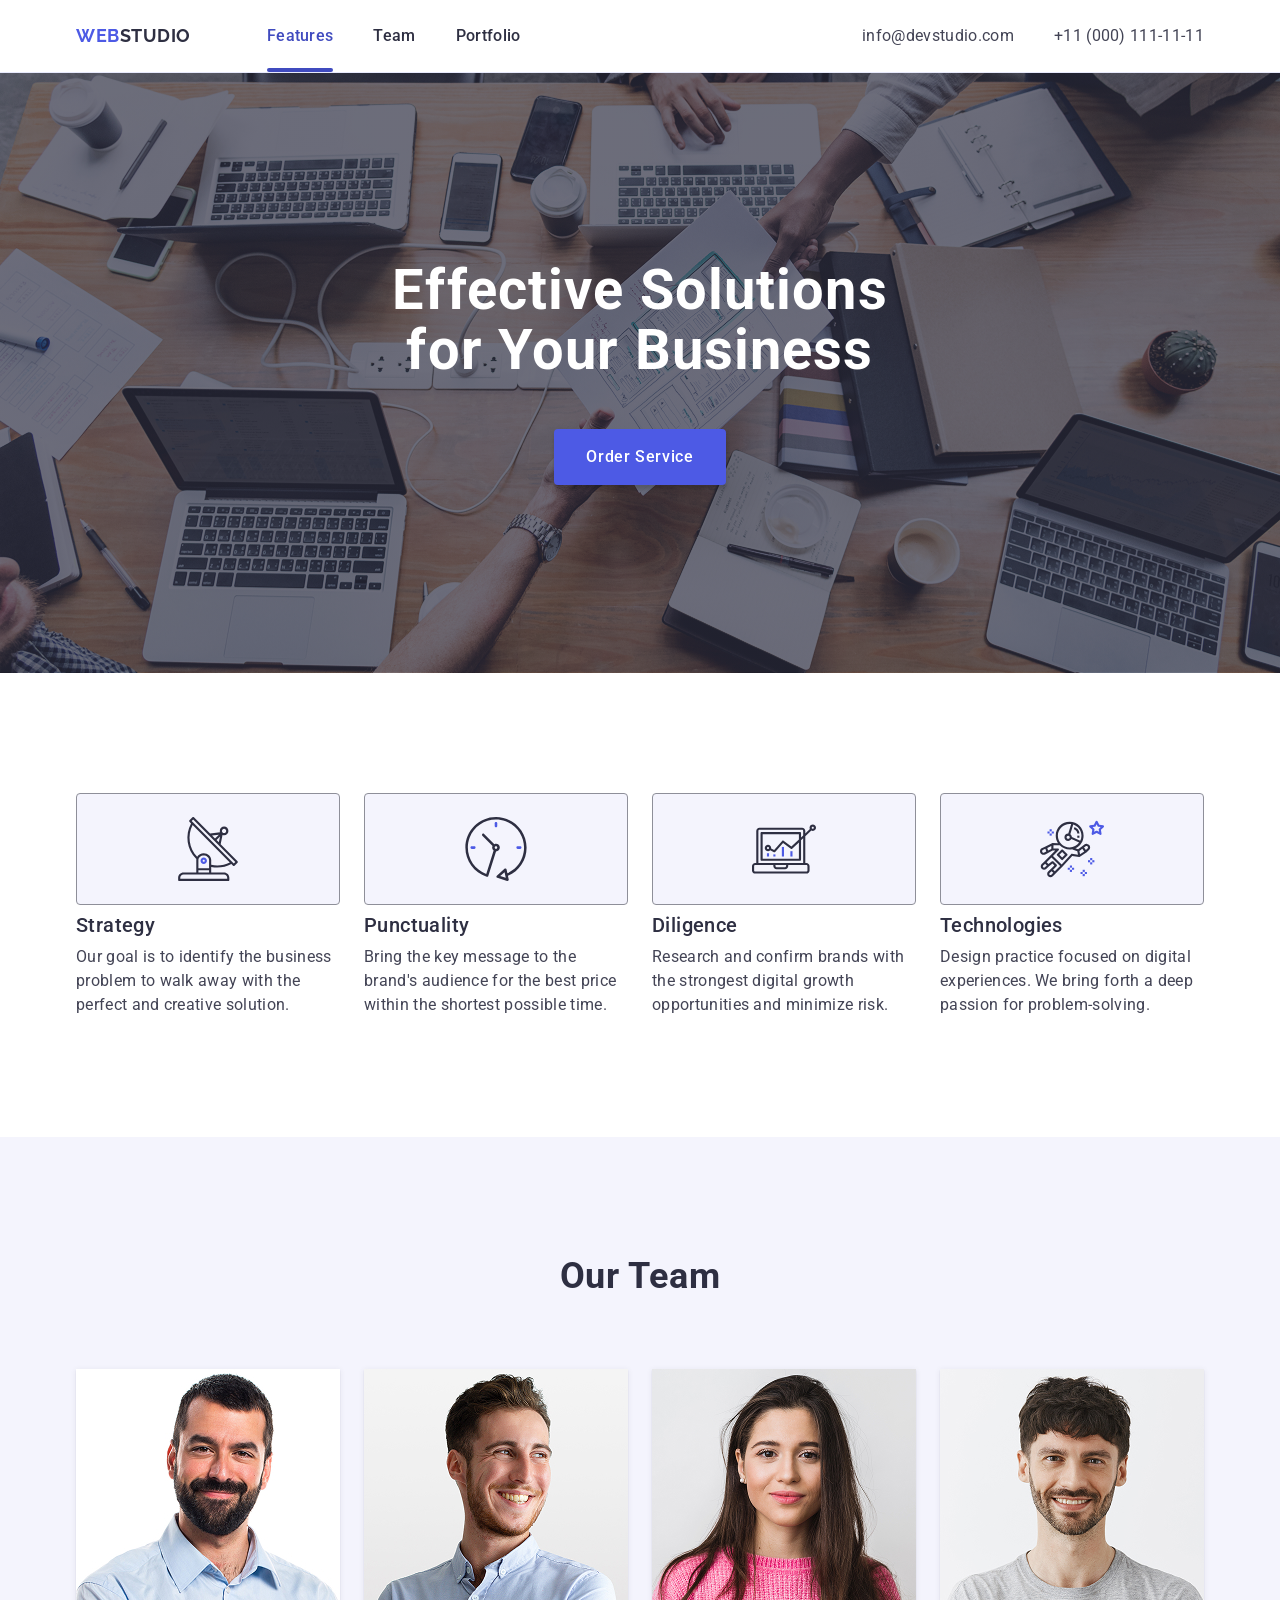
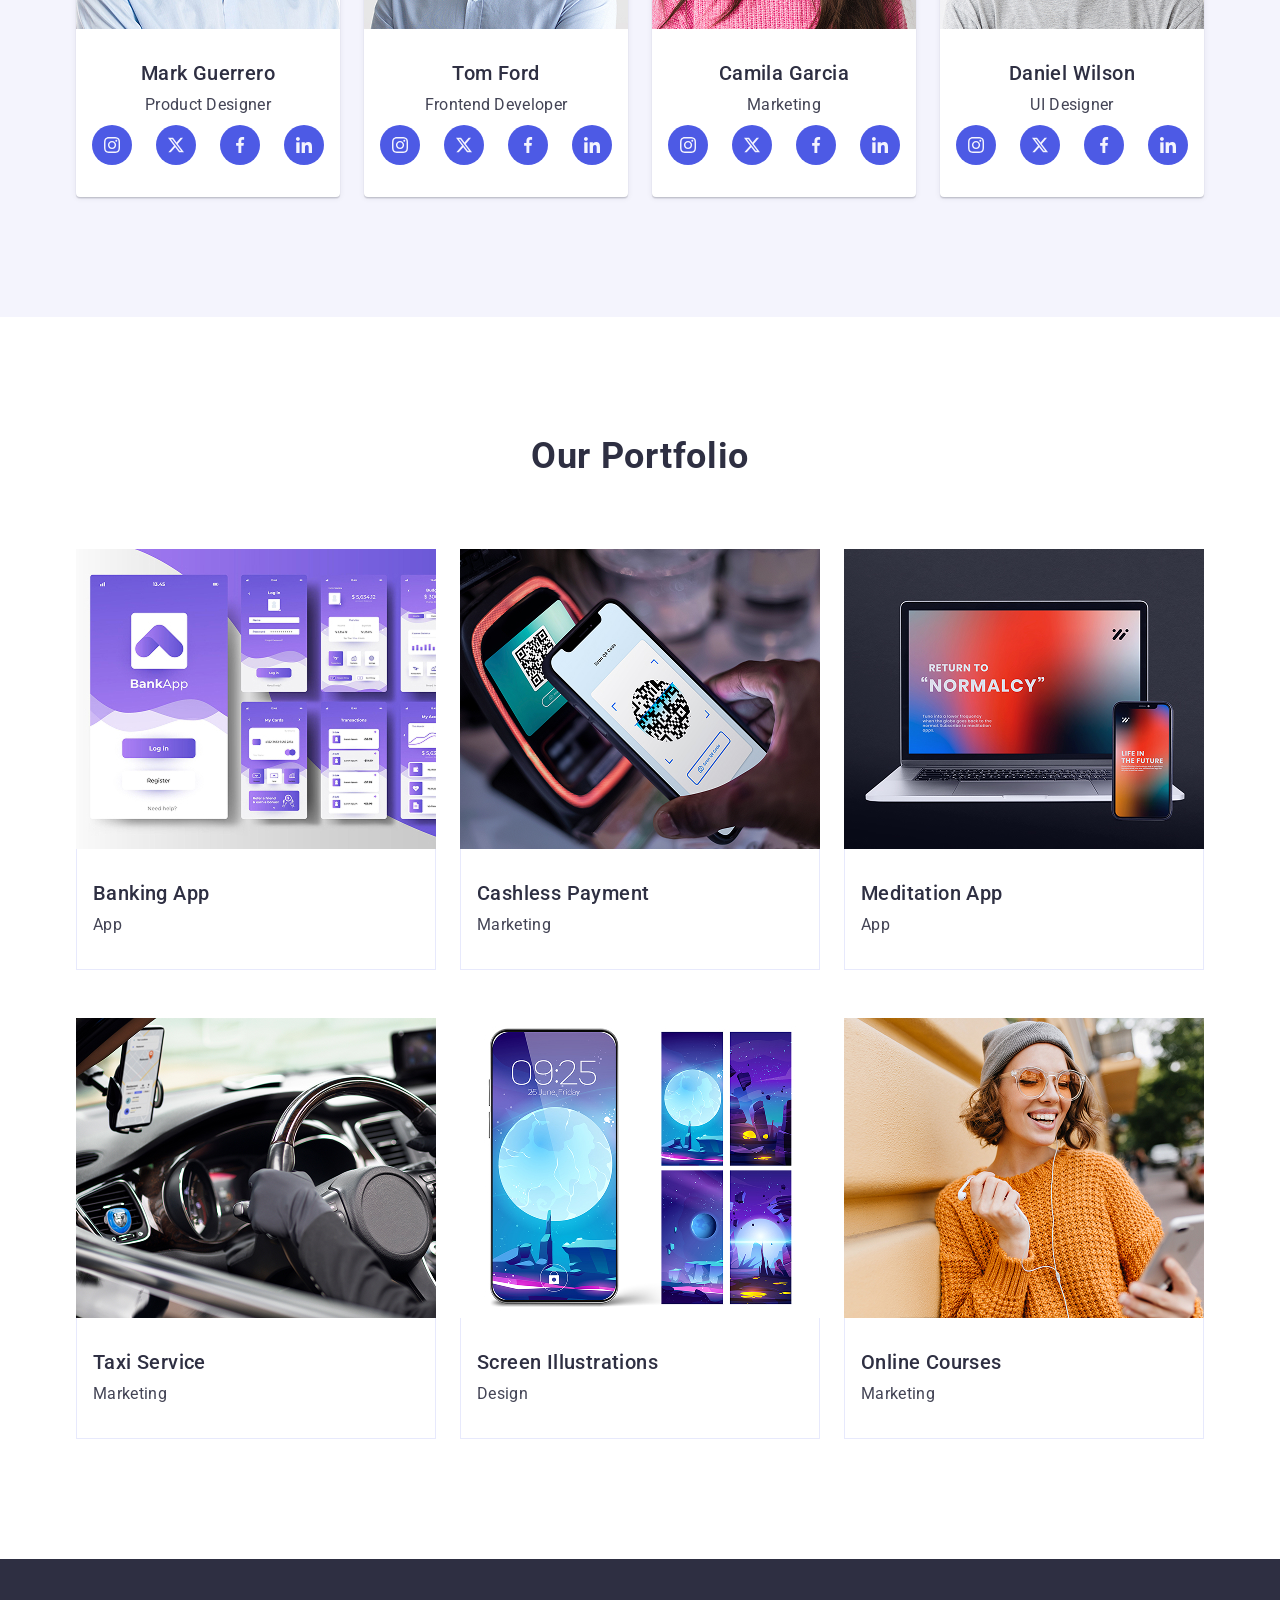
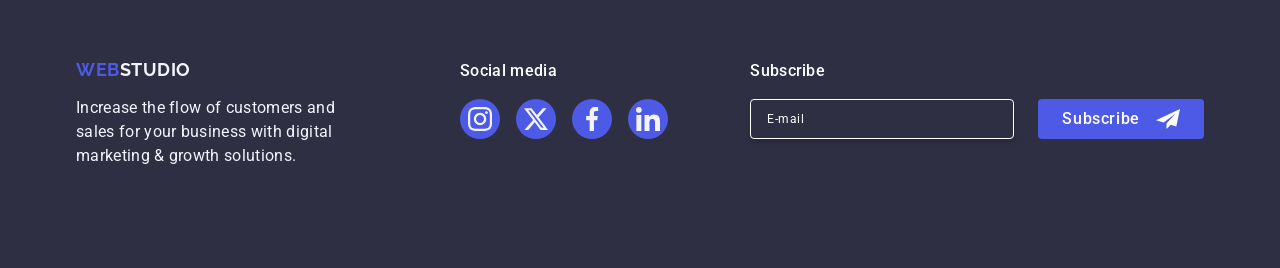
==== index.html @ 09c83df0 "Initial commit" ====
<!doctype html>
<html lang="en">
  <head>
    <meta charset="UTF-8" />
    <meta name="viewport" content="width=device-width, initial-scale=1.0" />
    <title>Document</title>

    <link rel="preconnect" href="https://fonts.googleapis.com" />
    <link rel="preconnect" href="https://fonts.gstatic.com" crossorigin />
    <link
      href="https://fonts.googleapis.com/css2?family=Raleway:wght@700&family=Roboto:wght@100..900&display=swap"
      rel="stylesheet"
    />
    <link
      rel="stylesheet"
      href="https://cdnjs.cloudflare.com/ajax/libs/modern-normalize/3.0.1/modern-normalize.min.css"
      integrity="sha512-q6WgHqiHlKyOqslT/lgBgodhd03Wp4BEqKeW6nNtlOY4quzyG3VoQKFrieaCeSnuVseNKRGpGeDU3qPmabCANg=="
      crossorigin="anonymous"
      referrerpolicy="no-referrer"
    />
    <link rel="stylesheet" href="./css/main.css" />
  </head>
  <body>
    <header id="header" class="header">
      <div class="container header-container">
        <a href="./index.html" class="header-logo">
          <span class="header-logo-web">Web</span
          ><span class="header-logo-studio">Studio</span>
        </a>
        <nav class="header-nav">
          <ul class="header-nav-list">
            <li class="header-nav-item">
              <a href="#features" class="header-nav-link current">Features</a>
            </li>
            <li class="header-nav-item">
              <a href="#team" class="header-nav-link">Team</a>
            </li>
            <li class="header-nav-item">
              <a href="#portfolio" class="header-nav-link">Portfolio</a>
            </li>
          </ul>
        </nav>

        <address class="header-address">
          <ul class="header-address-list">
            <li>
              <a href="mailto:info@devstudio.com" class="header-address-link"
                >info@devstudio.com</a
              >
            </li>
            <li>
              <a href="tel:+110001111111" class="header-address-link"
                >+11 (000) 111-11-11</a
              >
            </li>
          </ul>
        </address>
      </div>
    </header>
    <main>
      <section id="hero" class="hero">
        <div class="container">
          <h1 class="hero-title">Effective Solutions for Your Business</h1>
          <button type="button" class="hero-btn">Order Service</button>
        </div>
      </section>
      <section id="features" class="features">
        <div class="container">
          <h2 class="sr-only">Our features</h2>

          <ul class="features-list">
            <li class="features-item">
              <div class="features-icon-box">
                <svg class="features-icon" width="64" height="64">
                  <use href="./images/icons.svg#antena"></use>
                </svg>
              </div>
              <h3 class="features-title">Strategy</h3>
              <p class="features-text">
                Our goal is to identify the business problem to walk away with
                the perfect and creative solution.
              </p>
            </li>

            <li class="features-item">
              <div class="features-icon-box">
                <svg class="features-icon" width="64" height="64">
                  <use href="./images/icons.svg#clock"></use>
                </svg>
              </div>
              <h3 class="features-title">Punctuality</h3>
              <p class="features-text">
                Bring the key message to the brand's audience for the best price
                within the shortest possible time.
              </p>
            </li>

            <li class="features-item">
              <div class="features-icon-box">
                <svg class="features-icon" width="64" height="64">
                  <use href="./images/icons.svg#diagram"></use>
                </svg>
              </div>
              <h3 class="features-title">Diligence</h3>
              <p class="features-text">
                Research and confirm brands with the strongest digital growth
                opportunities and minimize risk.
              </p>
            </li>

            <li class="features-item">
              <div class="features-icon-box">
                <svg class="features-icon" width="64" height="64">
                  <use href="./images/icons.svg#astronaut"></use>
                </svg>
              </div>
              <h3 class="features-title">Technologies</h3>
              <p class="features-text">
                Design practice focused on digital experiences. We bring forth a
                deep passion for problem-solving.
              </p>
            </li>
          </ul>
        </div>
      </section>
      <section id="team" class="team">
        <div class="container">
          <h2 class="team-title">Our Team</h2>
          <ul class="team-list">
            <li class="team-item">
              <img src="./images/team-1.jpg" alt="Mark Guerrero" width="264" />
              <div class="team-card-content">
                <h3 class="team-subtitle">Mark Guerrero</h3>
                <p class="team-text">Product Designer</p>
                <ul class="team-social-list">
                  <li class="team-social-item">
                    <a
                      class="team-social-link"
                      href="./images/icons.svg#instagram"
                      aria-label="Instagram"
                    >
                      <svg class="team-social-icon" width="16" height="16">
                        <use href="./images/icons.svg#instagram"></use>
                      </svg>
                    </a>
                  </li>
                  <li class="team-social-item">
                    <a
                      class="team-social-link"
                      href="./images/icons.svg#twitter"
                      aria-label="Twitter"
                    >
                      <svg class="team-social-icon" width="16" height="16">
                        <use href="./images/icons.svg#twitter"></use>
                      </svg>
                    </a>
                  </li>
                  <li class="team-social-item">
                    <a
                      class="team-social-link"
                      href="./images/icons.svg#facebook"
                      aria-label="Facebook"
                    >
                      <svg class="team-social-icon" width="16" height="16">
                        <use href="./images/icons.svg#facebook"></use>
                      </svg>
                    </a>
                  </li>
                  <li class="team-social-item">
                    <a
                      class="team-social-link"
                      href="./images/icons.svg#linkedin"
                      aria-label="LinkedIn"
                    >
                      <svg class="team-social-icon" width="16" height="16">
                        <use href="./images/icons.svg#linkedin"></use>
                      </svg>
                    </a>
                  </li>
                </ul>
              </div>
            </li>
            <li class="team-item">
              <img src="./images/team-2.jpg" alt="Tom Ford" width="264" />
              <div class="team-card-content">
                <h3 class="team-subtitle">Tom Ford</h3>
                <p class="team-text">Frontend Developer</p>
                <ul class="team-social-list">
                  <li class="team-social-item">
                    <a class="team-social-link" href="" aria-label="Instagram">
                      <svg class="team-social-icon" width="16" height="16">
                        <use href="./images/icons.svg#instagram"></use>
                      </svg>
                    </a>
                  </li>
                  <li class="team-social-item">
                    <a class="team-social-link" href="" aria-label="Twitter">
                      <svg class="team-social-icon" width="16" height="16">
                        <use href="./images/icons.svg#twitter"></use>
                      </svg>
                    </a>
                  </li>
                  <li class="team-social-item">
                    <a class="team-social-link" href="" aria-label="Facebook">
                      <svg class="team-social-icon" width="16" height="16">
                        <use href="./images/icons.svg#facebook"></use>
                      </svg>
                    </a>
                  </li>
                  <li class="team-social-item">
                    <a class="team-social-link" href="" aria-label="LinkedIn">
                      <svg class="team-social-icon" width="16" height="16">
                        <use href="./images/icons.svg#linkedin"></use>
                      </svg>
                    </a>
                  </li>
                </ul>
              </div>
            </li>
            <li class="team-item">
              <img src="./images/team-3.jpg" alt="Camila Garcia" width="264" />
              <div class="team-card-content">
                <h3 class="team-subtitle">Camila Garcia</h3>
                <p class="team-text">Marketing</p>
                <ul class="team-social-list">
                  <li class="team-social-item">
                    <a class="team-social-link" href="" aria-label="Instagram">
                      <svg class="team-social-icon" width="16" height="16">
                        <use href="./images/icons.svg#instagram"></use>
                      </svg>
                    </a>
                  </li>
                  <li class="team-social-item">
                    <a class="team-social-link" href="" aria-label="Twitter">
                      <svg class="team-social-icon" width="16" height="16">
                        <use href="./images/icons.svg#twitter"></use>
                      </svg>
                    </a>
                  </li>
                  <li class="team-social-item">
                    <a class="team-social-link" href="" aria-label="Facebook">
                      <svg class="team-social-icon" width="16" height="16">
                        <use href="./images/icons.svg#facebook"></use>
                      </svg>
                    </a>
                  </li>
                  <li class="team-social-item">
                    <a class="team-social-link" href="" aria-label="LinkedIn">
                      <svg class="team-social-icon" width="16" height="16">
                        <use href="./images/icons.svg#linkedin"></use>
                      </svg>
                    </a>
                  </li>
                </ul>
              </div>
            </li>
            <li class="team-item">
              <img src="./images/team-4.jpg" alt="Daniel Wilson" width="264" />
              <div class="team-card-content">
                <h3 class="team-subtitle">Daniel Wilson</h3>
                <p class="team-text">UI Designer</p>
                <ul class="team-social-list">
                  <li class="team-social-item">
                    <a
                      class="team-social-link"
                      href="./images/icons.svg#instagram"
                      aria-label="Instagram"
                    >
                      <svg class="team-social-icon" width="16" height="16">
                        <use href="./images/icons.svg#instagram"></use>
                      </svg>
                    </a>
                  </li>
                  <li class="team-social-item">
                    <a
                      class="team-social-link"
                      href="./images/icons.svg#twitter"
                      aria-label="Twitter"
                    >
                      <svg class="team-social-icon" width="16" height="16">
                        <use href="./images/icons.svg#twitter"></use>
                      </svg>
                    </a>
                  </li>
                  <li class="team-social-item">
                    <a
                      class="team-social-link"
                      href="./images/icons.svg#facebook"
                      aria-label="Facebook"
                    >
                      <svg class="team-social-icon" width="16" height="16">
                        <use href="./images/icons.svg#facebook"></use>
                      </svg>
                    </a>
                  </li>
                  <li class="team-social-item">
                    <a
                      class="team-social-link"
                      href="./images/icons.svg#linkedin"
                      aria-label="LinkedIn"
                    >
                      <svg class="team-social-icon" width="16" height="16">
                        <use href="./images/icons.svg#linkedin"></use>
                      </svg>
                    </a>
                  </li>
                </ul>
              </div>
            </li>
          </ul>
        </div>
      </section>
      <section id="portfolio" class="portfolio">
        <div class="container">
          <h2 class="portfolio-title">Our Portfolio</h2>
          <ul class="portfolio-list">
            <li class="portfolio-item">
              <div class="portfolio-thumb">
                <img
                  src="./images/portfolio.jpg"
                  alt="Banking App"
                  width="360"
                  height="300"
                />
                <p class="portfolio-overlay">
                  14 Stylish and User-Friendly App Design Concepts · Task
                  Manager App · Calorie Tracker App · Exotic Fruit Ecommerce
                  Store · Cloud Storage App
                </p>
              </div>
              <div class="portfolio-card-content">
                <h3 class="portfolio-subtitle">Banking App</h3>
                <p class="portfolio-text">App</p>
              </div>
            </li>
            <li class="portfolio-item">
              <div class="portfolio-thumb">
                <img
                  src="./images/portfolio-1.jpg"
                  alt="Cashless Payment"
                  width="360"
                  height="300"
                />
                <p class="portfolio-overlay">
                  14 Stylish and User-Friendly App Design Concepts · Task
                  Manager App · Calorie Tracker App · Exotic Fruit Ecommerce
                  Store · Cloud Storage App
                </p>
              </div>
              <div class="portfolio-card-content">
                <h3 class="portfolio-subtitle">Cashless Payment</h3>
                <p class="portfolio-text">Marketing</p>
              </div>
            </li>
            <li class="portfolio-item">
              <div class="portfolio-thumb">
                <img
                  src="./images/portfolio-2.jpg"
                  alt="Meditation App"
                  width="360"
                  height="300"
                />
                <p class="portfolio-overlay">
                  14 Stylish and User-Friendly App Design Concepts · Task
                  Manager App · Calorie Tracker App · Exotic Fruit Ecommerce
                  Store · Cloud Storage App
                </p>
              </div>
              <div class="portfolio-card-content">
                <h3 class="portfolio-subtitle">Meditation App</h3>
                <p class="portfolio-text">App</p>
              </div>
            </li>
            <li class="portfolio-item">
              <div class="portfolio-thumb">
                <img
                  src="./images/portfolio-3.jpg"
                  alt="Taxi Service"
                  width="360"
                  height="300"
                />
                <p class="portfolio-overlay">
                  14 Stylish and User-Friendly App Design Concepts · Task
                  Manager App · Calorie Tracker App · Exotic Fruit Ecommerce
                  Store · Cloud Storage App
                </p>
              </div>
              <div class="portfolio-card-content">
                <h3 class="portfolio-subtitle">Taxi Service</h3>
                <p class="portfolio-text">Marketing</p>
              </div>
            </li>
            <li class="portfolio-item">
              <div class="portfolio-thumb">
                <img
                  src="./images/portfolio-4.jpg"
                  alt="Screen Illustrations"
                  width="360"
                  height="300"
                />
                <p class="portfolio-overlay">
                  14 Stylish and User-Friendly App Design Concepts · Task
                  Manager App · Calorie Tracker App · Exotic Fruit Ecommerce
                  Store · Cloud Storage App
                </p>
              </div>
              <div class="portfolio-card-content">
                <h3 class="portfolio-subtitle">Screen Illustrations</h3>
                <p class="portfolio-text">Design</p>
              </div>
            </li>
            <li class="portfolio-item">
              <div class="portfolio-thumb">
                <img
                  src="./images/portfolio-5.jpg"
                  alt="Online Courses"
                  width="360"
                  height="300"
                />
                <p class="portfolio-overlay">
                  14 Stylish and User-Friendly App Design Concepts · Task
                  Manager App · Calorie Tracker App · Exotic Fruit Ecommerce
                  Store · Cloud Storage App
                </p>
              </div>
              <div class="portfolio-card-content">
                <h3 class="portfolio-subtitle">Online Courses</h3>
                <p class="portfolio-text">Marketing</p>
              </div>
            </li>
          </ul>
        </div>
      </section>
    </main>
    <footer id="footer" class="footer">
      <div class="container footer-container">
        <div class="footer-info">
          <a class="footer-logo" href="./index.html"
            >Web<span class="footer-logo-studio">Studio</span></a
          >
          <p class="footer-text">
            Increase the flow of customers and sales for your business with
            digital marketing & growth solutions.
          </p>
        </div>

        <div class="footer-social">
          <p class="footer-social-title">Social media</p>
          <ul class="footer-social-list">
            <li class="footer-social-item">
              <a
                class="footer-social-link"
                href="https://instagram.com"
                target="_blank"
                rel="noopener noreferrer"
                aria-label="Instagram"
              >
                <svg class="footer-social-icon" width="24" height="24">
                  <use href="./images/icons.svg#instagram"></use>
                </svg>
              </a>
            </li>
            <li class="footer-social-item">
              <a
                class="footer-social-link"
                href="https://twitter.com"
                target="_blank"
                rel="noopener noreferrer"
                aria-label="Twitter"
              >
                <svg class="footer-social-icon" width="24" height="24">
                  <use href="./images/icons.svg#twitter"></use>
                </svg>
              </a>
            </li>
            <li class="footer-social-item">
              <a
                class="footer-social-link"
                href="https://facebook.com"
                target="_blank"
                rel="noopener noreferrer"
                aria-label="Facebook"
              >
                <svg class="footer-social-icon" width="24" height="24">
                  <use href="./images/icons.svg#facebook"></use>
                </svg>
              </a>
            </li>
            <li class="footer-social-item">
              <a
                class="footer-social-link"
                href="https://linkedin.com"
                target="_blank"
                rel="noopener noreferrer"
                aria-label="LinkedIn"
              >
                <svg class="footer-social-icon" width="24" height="24">
                  <use href="./images/icons.svg#linkedin"></use>
                </svg>
              </a>
            </li>
          </ul>
        </div>
        <div class="footer-subscribe">
          <p class="footer-subscribe-title">Subscribe</p>
          <form class="footer-form" name="subscribe_form">
            <label class="footer-form-field">
              <input
                type="email"
                name="user_email"
                class="footer-input"
                placeholder="E-mail"
                aria-label="E-mail"
                required
              />
            </label>
            <button type="submit" class="footer-btn">
              Subscribe
              <svg class="footer-btn-icon" width="24" height="24">
                <use href="./images/icons.svg#send"></use>
              </svg>
            </button>
          </form>
        </div>
      </div>
    </footer>
    <div class="backdrop" id="modal">
      <div class="modal">
        <button type="button" class="modal-close-btn" aria-label="Close modal">
          <svg class="modal-close-icon" width="8" height="8">
            <use href="./images/icons.svg#close"></use>
          </svg>
        </button>

        <p class="modal-title">Leave your contacts and we will call you back</p>

        <form class="modal-form" name="order_form">
          <div class="modal-field">
            <label for="user-name" class="modal-label">Name</label>
            <div class="input-wrap">
              <input
                type="text"
                id="user-name"
                name="user_name"
                class="modal-input"
                required
              />
              <svg class="modal-icon" width="18" height="24">
                <use href="./images/icons.svg#person"></use>
              </svg>
            </div>
          </div>

          <div class="modal-field">
            <label for="user-phone" class="modal-label">Phone</label>
            <div class="input-wrap">
              <input
                type="tel"
                id="user-phone"
                name="user_phone"
                class="modal-input"
                required
              />
              <svg class="modal-icon" width="18" height="24">
                <use href="./images/icons.svg#phone"></use>
              </svg>
            </div>
          </div>

          <div class="modal-field">
            <label for="user-email" class="modal-label">Email</label>
            <div class="input-wrap">
              <input
                type="email"
                id="user-email"
                name="user_email"
                class="modal-input"
                required
              />
              <svg class="modal-icon" width="18" height="24">
                <use href="./images/icons.svg#email"></use>
              </svg>
            </div>
          </div>

          <div class="modal-field modal-field-comment">
            <label for="user-comment" class="modal-label">Comment</label>
            <textarea
              id="user-comment"
              name="user_comment"
              class="modal-textarea"
              placeholder="Text input"
            ></textarea>
          </div>

          <div class="modal-field-checkbox">
            <input
              type="checkbox"
              id="user-privacy"
              name="user_privacy"
              value="true"
              class="visually-hidden modal-checkbox"
              required
            />
            <label for="user-privacy" class="checkbox-label">
              <span class="custom-checkbox">
                <svg class="checkbox-icon" width="10" height="8">
                  <use href="./images/icons.svg#check-mark"></use>
                </svg>
              </span>
              <span class="checkbox-text">
                I accept the terms and conditions of the
                <a href="#" class="privacy-link">Privacy Policy</a>
              </span>
            </label>
          </div>

          <button type="submit" class="modal-submit-btn">Send</button>
        </form>
      </div>
    </div>
  </body>
</html>
---- css/main.css ----
@import "./common.css";
@import "./header.css";
@import "./hero.css";
@import "./features.css";
@import "./team.css";
@import "./portfolio.css";
@import "./footer.css";
@import "./modal.css";
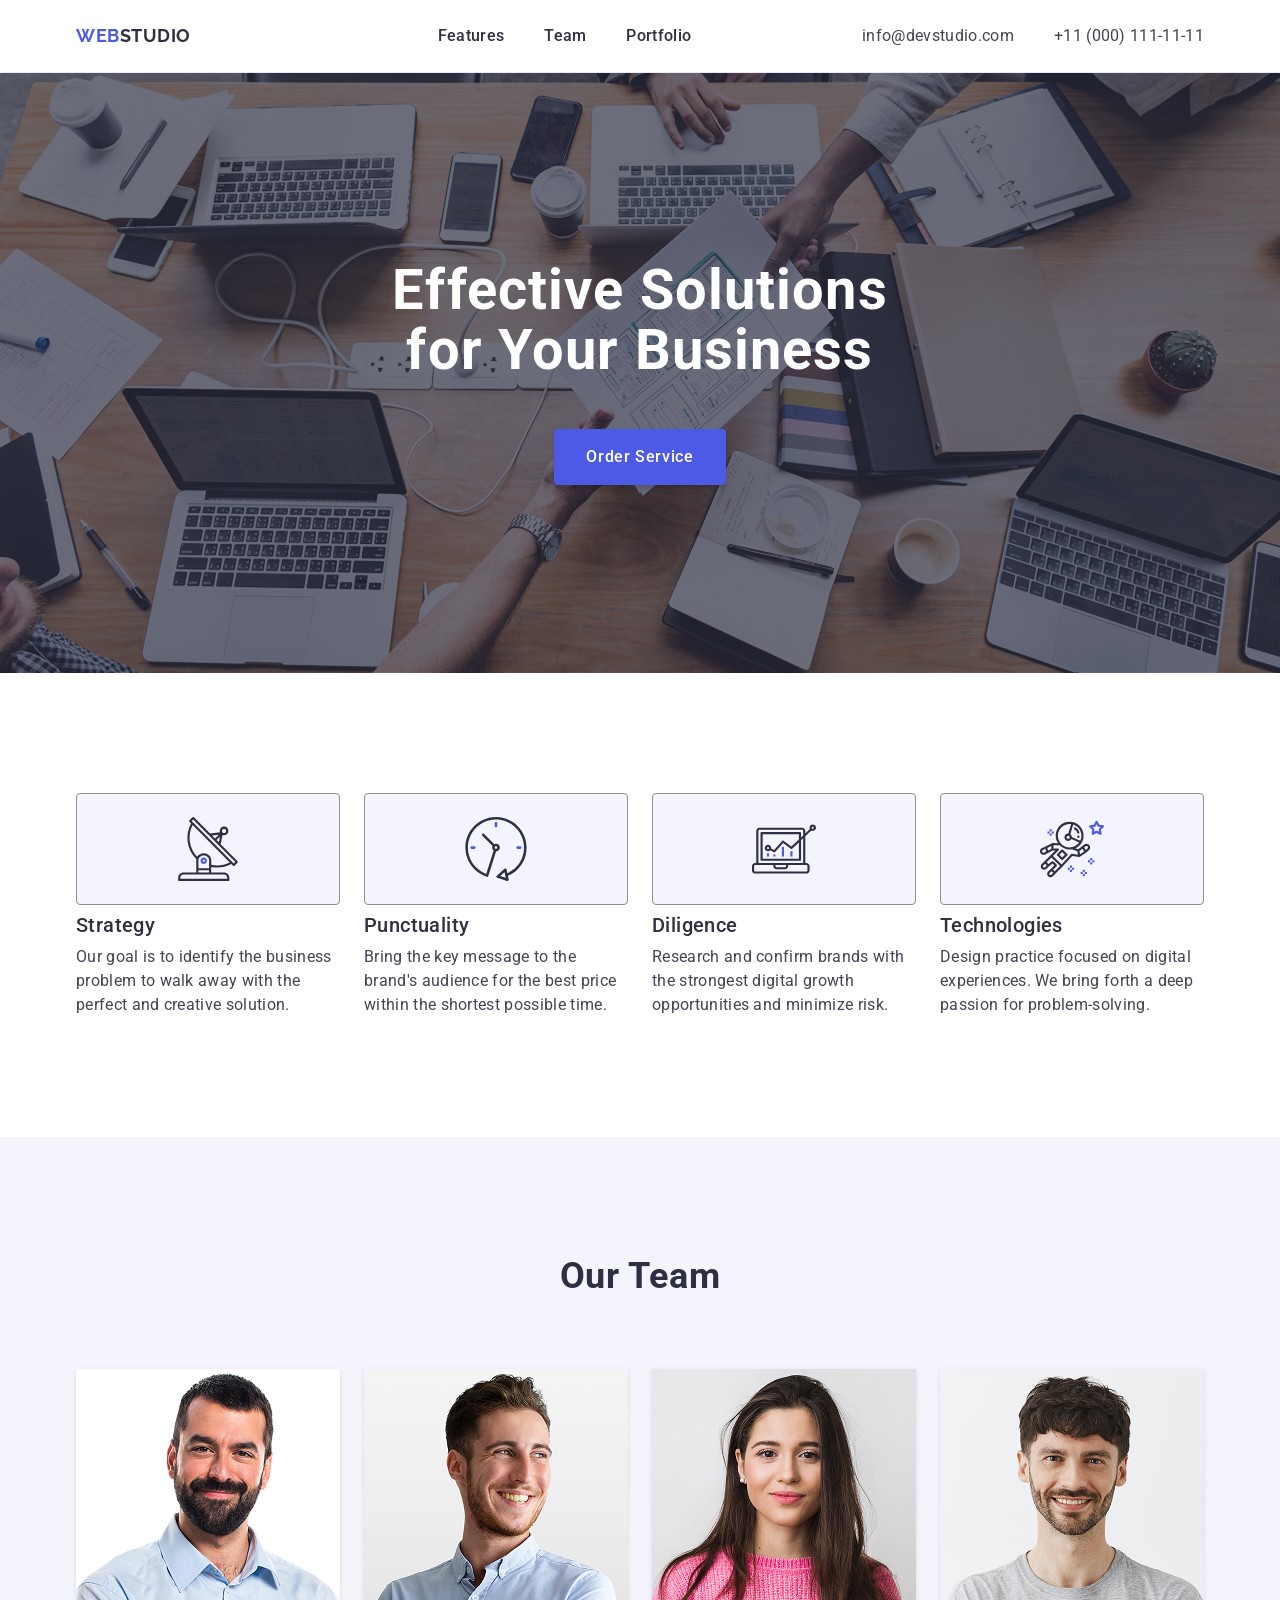
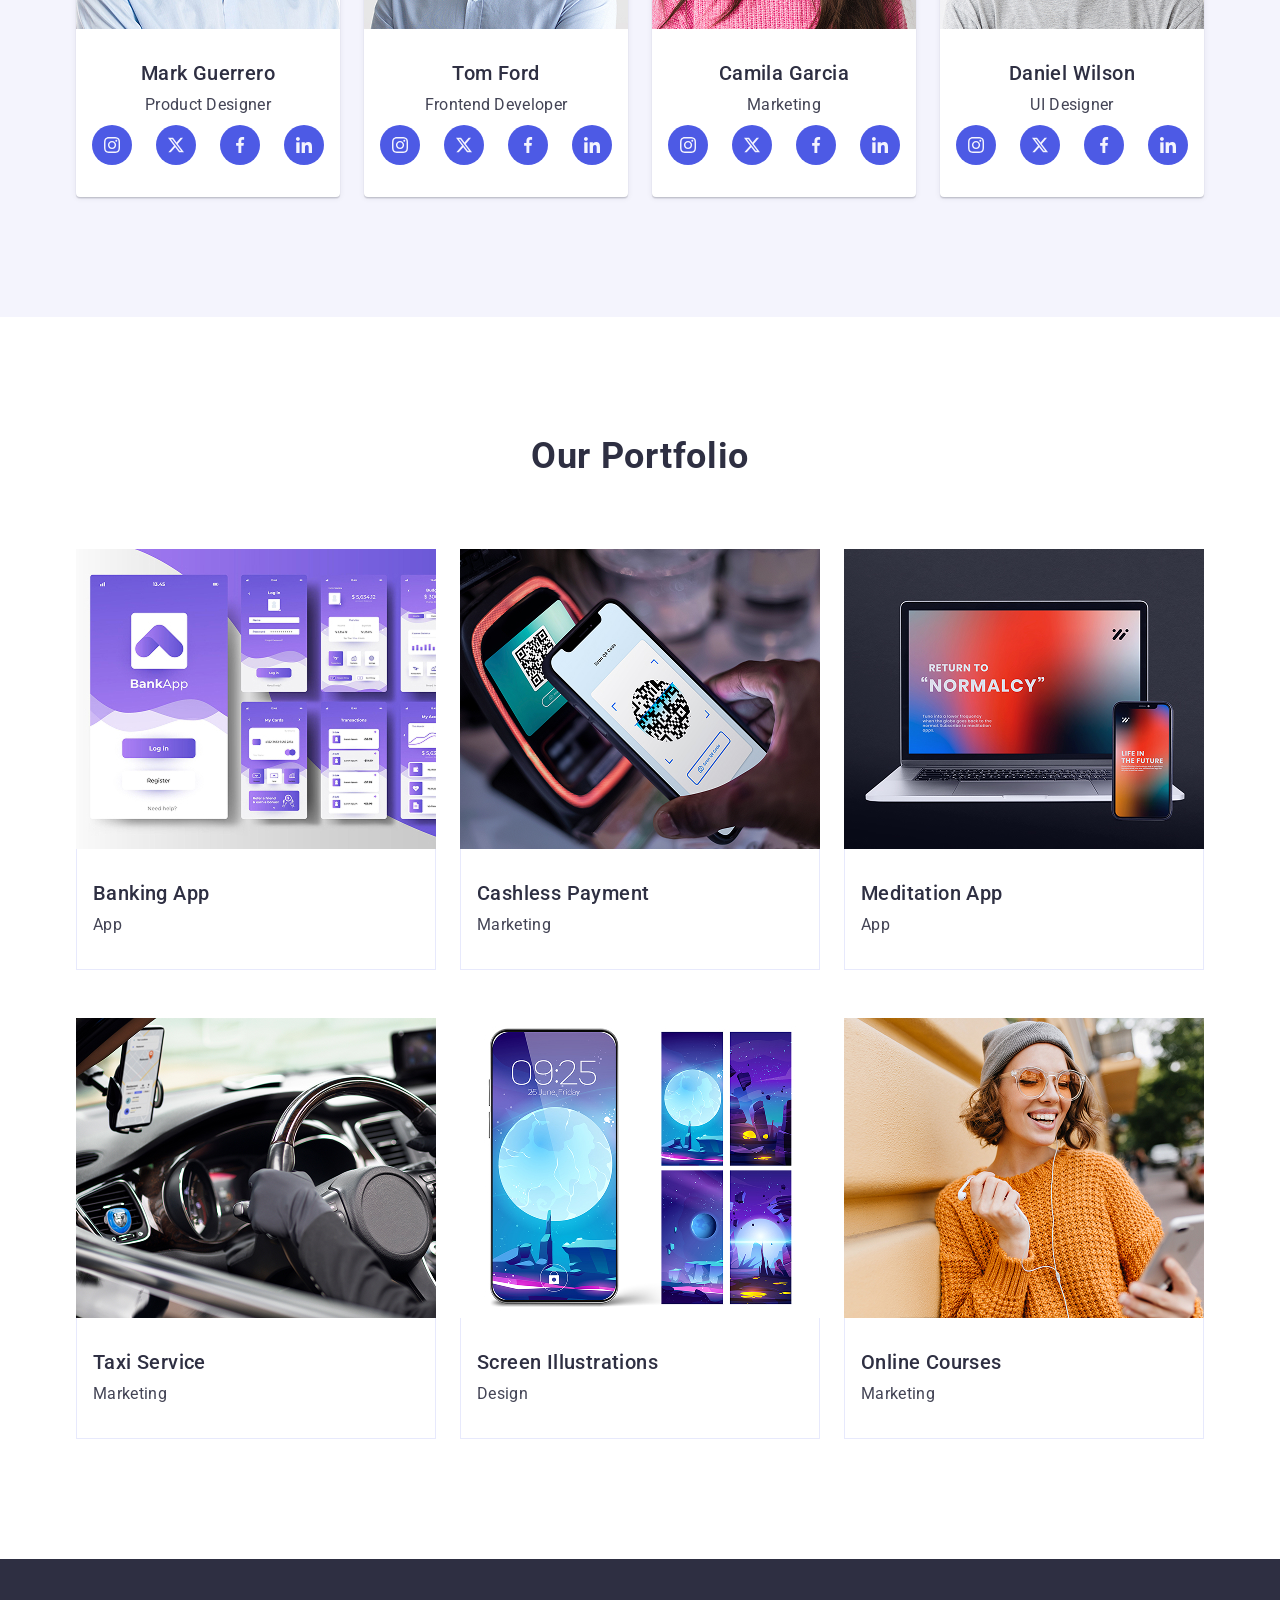
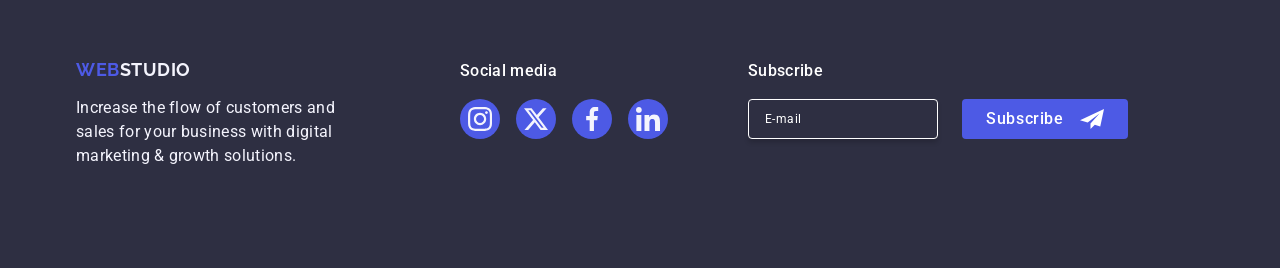
==== commit bee56572: "Fix homework" ====
--- a/index.html
+++ b/index.html
@@ -55,13 +55,48 @@
             </li>
           </ul>
         </address>
+        <button
+          class="menu-open-btn"
+          type="button"
+          aria-label="Open menu"
+          data-menu-open
+        >
+          <svg
+            width="24"
+            height="24"
+            viewBox="0 0 24 24"
+            fill="none"
+            xmlns="http://www.w3.org/2000/svg"
+          >
+            <path
+              fill-rule="evenodd"
+              clip-rule="evenodd"
+              d="M3.60001 6C3.60001 5.68174 3.72643 5.37652 3.95148 5.15148C4.17652 4.92643 4.48175 4.8 4.80001 4.8H19.2C19.5183 4.8 19.8235 4.92643 20.0485 5.15148C20.2736 5.37652 20.4 5.68174 20.4 6C20.4 6.31826 20.2736 6.62349 20.0485 6.84853C19.8235 7.07357 19.5183 7.2 19.2 7.2H4.80001C4.48175 7.2 4.17652 7.07357 3.95148 6.84853C3.72643 6.62349 3.60001 6.31826 3.60001 6Z"
+              fill="#2E2F42"
+            />
+            <path
+              fill-rule="evenodd"
+              clip-rule="evenodd"
+              d="M3.60001 12C3.60001 11.6817 3.72643 11.3765 3.95148 11.1515C4.17652 10.9264 4.48175 10.8 4.80001 10.8H19.2C19.5183 10.8 19.8235 10.9264 20.0485 11.1515C20.2736 11.3765 20.4 11.6817 20.4 12C20.4 12.3183 20.2736 12.6235 20.0485 12.8485C19.8235 13.0736 19.5183 13.2 19.2 13.2H4.80001C4.48175 13.2 4.17652 13.0736 3.95148 12.8485C3.72643 12.6235 3.60001 12.3183 3.60001 12Z"
+              fill="#2E2F42"
+            />
+            <path
+              fill-rule="evenodd"
+              clip-rule="evenodd"
+              d="M3.60001 18C3.60001 17.6817 3.72643 17.3765 3.95148 17.1515C4.17652 16.9264 4.48175 16.8 4.80001 16.8H19.2C19.5183 16.8 19.8235 16.9264 20.0485 17.1515C20.2736 17.3765 20.4 17.6817 20.4 18C20.4 18.3183 20.2736 18.6235 20.0485 18.8485C19.8235 19.0736 19.5183 19.2 19.2 19.2H4.80001C4.48175 19.2 4.17652 19.0736 3.95148 18.8485C3.72643 18.6235 3.60001 18.3183 3.60001 18Z"
+              fill="#2E2F42"
+            />
+          </svg>
+        </button>
       </div>
     </header>
     <main>
       <section id="hero" class="hero">
         <div class="container">
           <h1 class="hero-title">Effective Solutions for Your Business</h1>
-          <button type="button" class="hero-btn">Order Service</button>
+          <button type="button" class="hero-btn" data-modal-open>
+            Order Service
+          </button>
         </div>
       </section>
       <section id="features" class="features">
@@ -524,9 +559,14 @@
         </div>
       </div>
     </footer>
-    <div class="backdrop" id="modal">
+    <div class="backdrop" id="modal" data-modal>
       <div class="modal">
-        <button type="button" class="modal-close-btn" aria-label="Close modal">
+        <button
+          type="button"
+          class="modal-close-btn"
+          data-modal-close
+          aria-label="Close modal"
+        >
           <svg class="modal-close-icon" width="8" height="8">
             <use href="./images/icons.svg#close"></use>
           </svg>
@@ -619,5 +659,159 @@
         </form>
       </div>
     </div>
+
+    <div id="mobile-menu" class="mobile-menu hide" data-menu>
+      <div class="container mobile-container">
+        <button
+          class="mobile-menu-close-btn"
+          type="button"
+          aria-label="Close menu"
+          data-menu-close
+        >
+          <svg
+            class="mobile-menu-close-icon"
+            width="8"
+            height="8"
+            viewBox="0 0 8 8"
+            fill="none"
+            xmlns="http://www.w3.org/2000/svg"
+          >
+            <path
+              fill-rule="evenodd"
+              clip-rule="evenodd"
+              d="M8 0.805714L7.19429 0L4 3.19429L0.805714 0L0 0.805714L3.19429 4L0 7.19429L0.805714 8L4 4.805714L7.19429 8L8 7.19429L4.805714 4L8 0.805714Z"
+              fill="#2E2F42"
+            />
+          </svg>
+        </button>
+
+        <nav class="mobile-menu-nav">
+          <ul class="mobile-menu-nav-list">
+            <li class="mobile-menu-nav-item">
+              <a class="mobile-menu-nav-link current" href="./index.html"
+                >Studio</a
+              >
+            </li>
+            <li class="mobile-menu-nav-item">
+              <a class="mobile-menu-nav-link" href="">Portfolio</a>
+            </li>
+            <li class="mobile-menu-nav-item">
+              <a class="mobile-menu-nav-link" href="">Contacts</a>
+            </li>
+          </ul>
+        </nav>
+
+        <div class="mobile-menu-bottom">
+          <address class="mobile-menu-address">
+            <ul class="mobile-menu-address-list">
+              <li class="mobile-menu-address-item">
+                <a
+                  class="mobile-menu-address-link accent"
+                  href="tel:+110001111111"
+                  >+11 (000) 111-11-11</a
+                >
+              </li>
+              <li class="mobile-menu-address-item">
+                <a
+                  class="mobile-menu-address-link"
+                  href="mailto:info@devstudio.com"
+                  >info@devstudio.com</a
+                >
+              </li>
+            </ul>
+          </address>
+
+          <ul class="mobile-menu-social-list">
+            <li class="mobile-menu-social-item">
+              <a
+                class="mobile-menu-social-link"
+                href=""
+                target="_blank"
+                rel="noopener noreferrer"
+                aria-label="Instagram"
+              >
+                <svg class="mobile-menu-social-icon" width="24" height="24">
+                  <use href="./images/icons.svg#instagram"></use>
+                </svg>
+              </a>
+            </li>
+            <li class="mobile-menu-social-item">
+              <a
+                class="mobile-menu-social-link"
+                href=""
+                target="_blank"
+                rel="noopener noreferrer"
+                aria-label="Twitter"
+              >
+                <svg class="mobile-menu-social-icon" width="24" height="24">
+                  <use href="./images/icons.svg#twitter"></use>
+                </svg>
+              </a>
+            </li>
+            <li class="mobile-menu-social-item">
+              <a
+                class="mobile-menu-social-link"
+                href=""
+                target="_blank"
+                rel="noopener noreferrer"
+                aria-label="Facebook"
+              >
+                <svg class="mobile-menu-social-icon" width="24" height="24">
+                  <use href="./images/icons.svg#facebook"></use>
+                </svg>
+              </a>
+            </li>
+            <li class="mobile-menu-social-item">
+              <a
+                class="mobile-menu-social-link"
+                href=""
+                target="_blank"
+                rel="noopener noreferrer"
+                aria-label="LinkedIn"
+              >
+                <svg class="mobile-menu-social-icon" width="24" height="24">
+                  <use href="./images/icons.svg#linkedin"></use>
+                </svg>
+              </a>
+            </li>
+          </ul>
+        </div>
+      </div>
+    </div>
+    <script>
+      (() => {
+        const modalRefs = {
+          openModalBtn: document.querySelector("[data-modal-open]"),
+          closeModalBtn: document.querySelector("[data-modal-close]"),
+          modal: document.querySelector("[data-modal]"),
+        };
+
+        if (
+          modalRefs.openModalBtn &&
+          modalRefs.closeModalBtn &&
+          modalRefs.modal
+        ) {
+          modalRefs.openModalBtn.addEventListener("click", () => {
+            modalRefs.modal.classList.add("is-open");
+          });
+          modalRefs.closeModalBtn.addEventListener("click", () => {
+            modalRefs.modal.classList.remove("is-open");
+          });
+        }
+
+        const openMenuBtn = document.querySelector("[data-menu-open]");
+        const closeMenuBtn = document.querySelector("[data-menu-close]");
+        const menu = document.querySelector("[data-menu]");
+
+        if (openMenuBtn && closeMenuBtn && menu) {
+          openMenuBtn.addEventListener("click", () => {
+            menu.classList.remove("hide");
+          });
+          closeMenuBtn.addEventListener("click", () => {
+            menu.classList.add("hide");
+          });
+        }
+      })();
+    </script>
   </body>
 </html>
--- a/css/main.css
+++ b/css/main.css
@@ -6,3 +6,19 @@
 @import "./portfolio.css";
 @import "./footer.css";
 @import "./modal.css";
+@import "./mobile-menu.css";
+
+:root {
+  --iris: #4d5ae5;
+  --ocean: #404bbf;
+  --navy-blue: #2e2f42;
+  --green: #31d0aa;
+  --slate: #434455;
+  --light-slate: #8e8f99;
+  --cornflower: #e7e9fc;
+  --cloud: #f4f4fd;
+  --navy-blue-modal: rgba(46, 47, 66, 0.4);
+  --grey: rgba(46, 47, 66, 0.7);
+  --white: #ffffff;
+  --dairy: #fcfcfc;
+}
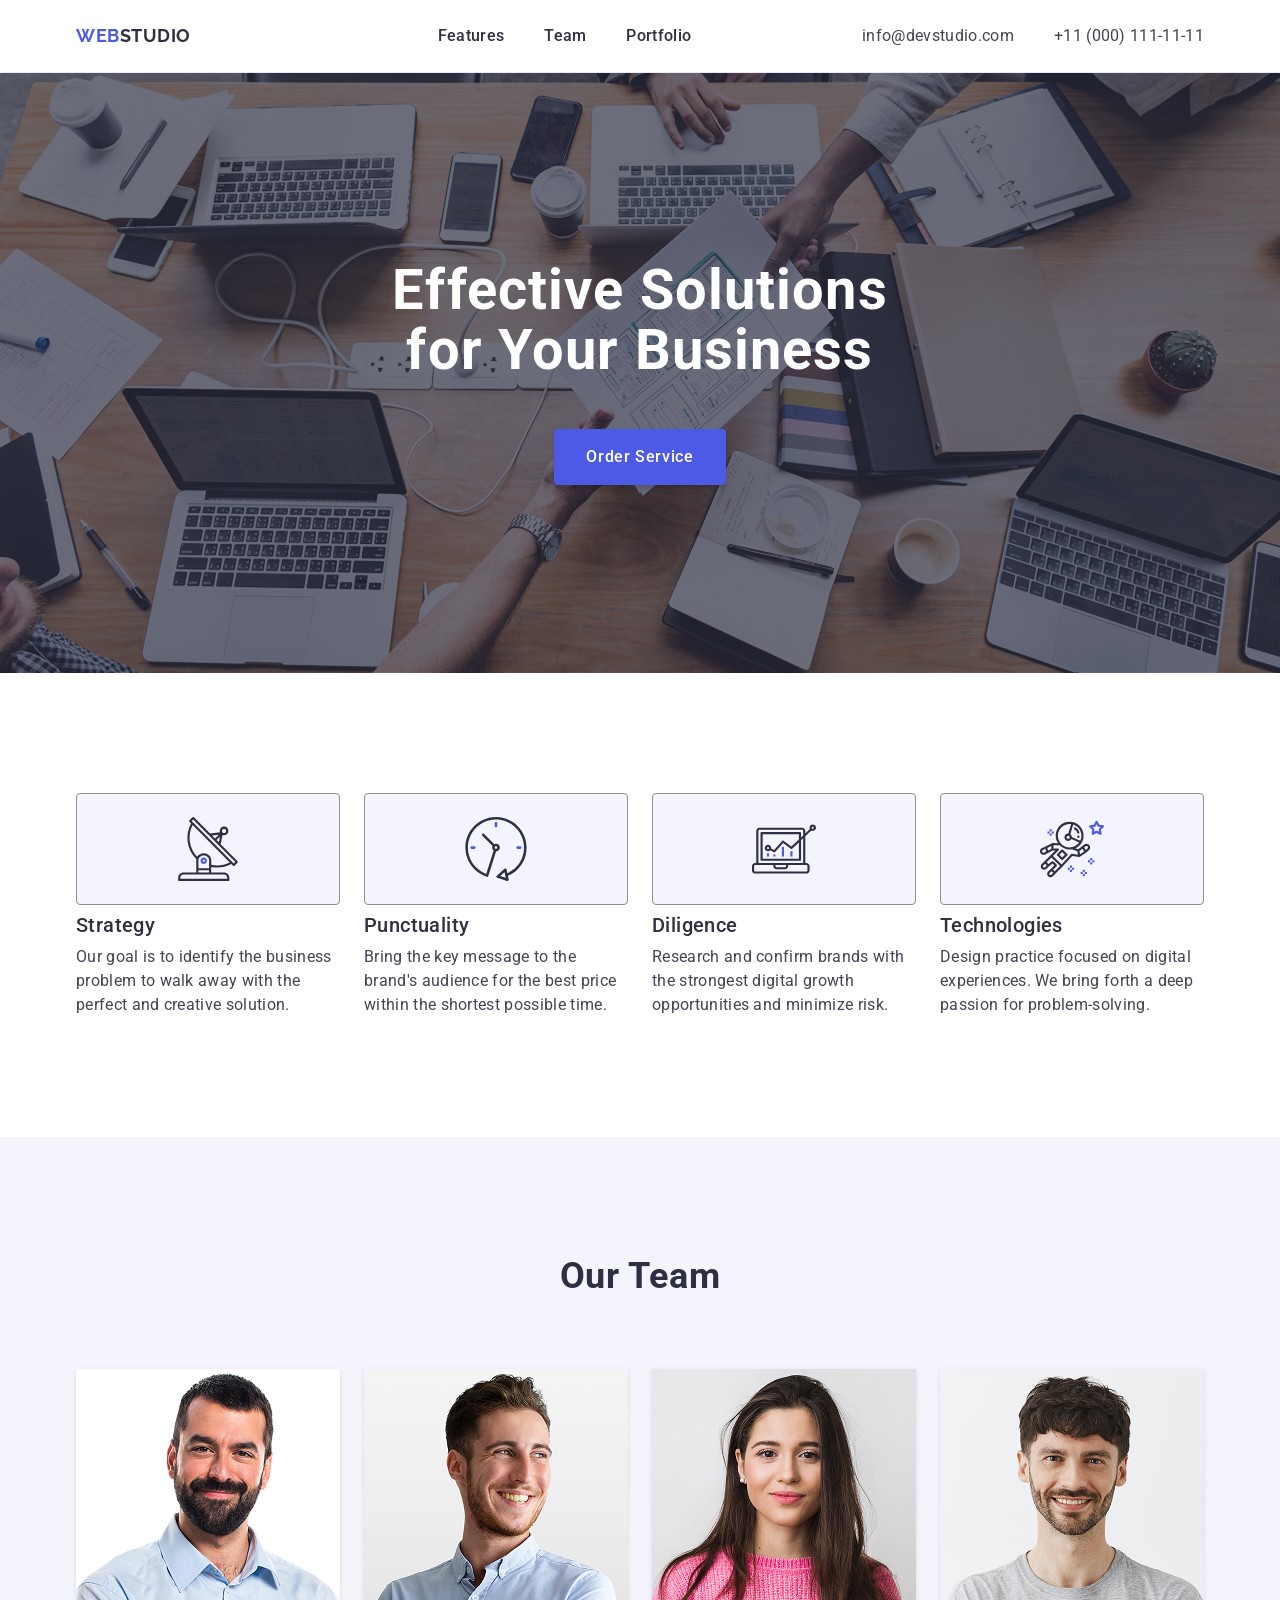
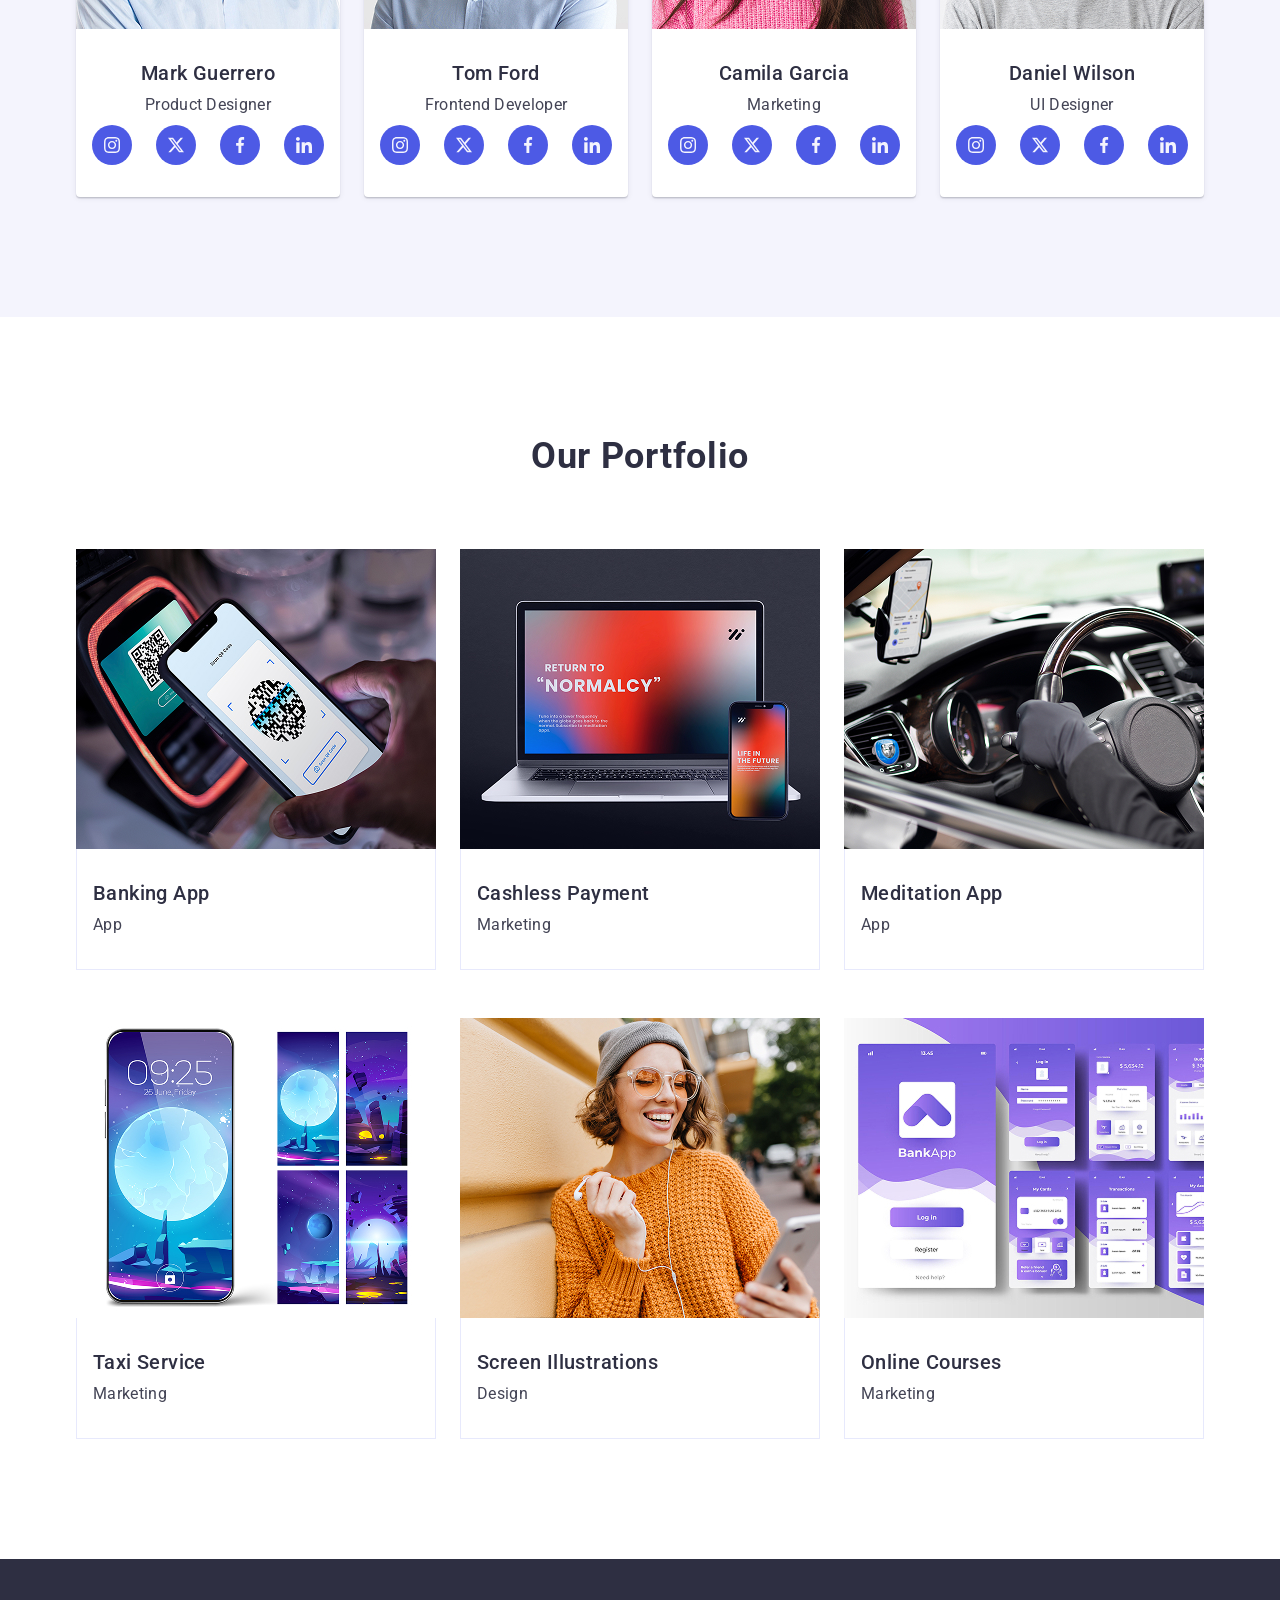
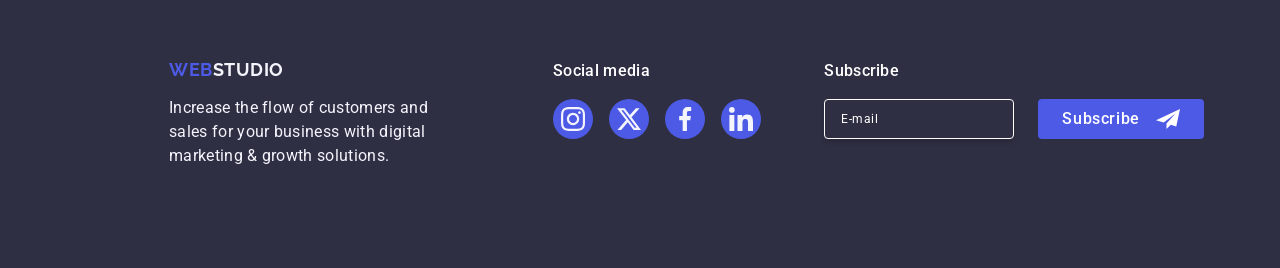
==== commit cf830082: "Fix homework" ====
--- a/index.html
+++ b/index.html
@@ -61,31 +61,8 @@
           aria-label="Open menu"
           data-menu-open
         >
-          <svg
-            width="24"
-            height="24"
-            viewBox="0 0 24 24"
-            fill="none"
-            xmlns="http://www.w3.org/2000/svg"
-          >
-            <path
-              fill-rule="evenodd"
-              clip-rule="evenodd"
-              d="M3.60001 6C3.60001 5.68174 3.72643 5.37652 3.95148 5.15148C4.17652 4.92643 4.48175 4.8 4.80001 4.8H19.2C19.5183 4.8 19.8235 4.92643 20.0485 5.15148C20.2736 5.37652 20.4 5.68174 20.4 6C20.4 6.31826 20.2736 6.62349 20.0485 6.84853C19.8235 7.07357 19.5183 7.2 19.2 7.2H4.80001C4.48175 7.2 4.17652 7.07357 3.95148 6.84853C3.72643 6.62349 3.60001 6.31826 3.60001 6Z"
-              fill="#2E2F42"
-            />
-            <path
-              fill-rule="evenodd"
-              clip-rule="evenodd"
-              d="M3.60001 12C3.60001 11.6817 3.72643 11.3765 3.95148 11.1515C4.17652 10.9264 4.48175 10.8 4.80001 10.8H19.2C19.5183 10.8 19.8235 10.9264 20.0485 11.1515C20.2736 11.3765 20.4 11.6817 20.4 12C20.4 12.3183 20.2736 12.6235 20.0485 12.8485C19.8235 13.0736 19.5183 13.2 19.2 13.2H4.80001C4.48175 13.2 4.17652 13.0736 3.95148 12.8485C3.72643 12.6235 3.60001 12.3183 3.60001 12Z"
-              fill="#2E2F42"
-            />
-            <path
-              fill-rule="evenodd"
-              clip-rule="evenodd"
-              d="M3.60001 18C3.60001 17.6817 3.72643 17.3765 3.95148 17.1515C4.17652 16.9264 4.48175 16.8 4.80001 16.8H19.2C19.5183 16.8 19.8235 16.9264 20.0485 17.1515C20.2736 17.3765 20.4 17.6817 20.4 18C20.4 18.3183 20.2736 18.6235 20.0485 18.8485C19.8235 19.0736 19.5183 19.2 19.2 19.2H4.80001C4.48175 19.2 4.17652 19.0736 3.95148 18.8485C3.72643 18.6235 3.60001 18.3183 3.60001 18Z"
-              fill="#2E2F42"
-            />
+          <svg width="24" height="24">
+            <use href="./images/icons.svg#icon-burger"></use>
           </svg>
         </button>
       </div>
@@ -163,7 +140,13 @@
           <h2 class="team-title">Our Team</h2>
           <ul class="team-list">
             <li class="team-item">
-              <img src="./images/team-1.jpg" alt="Mark Guerrero" width="264" />
+              <img
+                src="./images/team-1.jpg"
+                srcset="./images/team-1.jpg 1x, ./images/team-1@2x.jpg 2x"
+                alt="Mark Guerrero"
+                width="264"
+                height="260"
+              />
               <div class="team-card-content">
                 <h3 class="team-subtitle">Mark Guerrero</h3>
                 <p class="team-text">Product Designer</p>
@@ -216,7 +199,13 @@
               </div>
             </li>
             <li class="team-item">
-              <img src="./images/team-2.jpg" alt="Tom Ford" width="264" />
+              <img
+                src="./images/team-2.jpg"
+                srcset="./images/team-2.jpg 1x, ./images/team-2@2x.jpg 2x"
+                alt="Tom Ford"
+                width="264"
+                height="260"
+              />
               <div class="team-card-content">
                 <h3 class="team-subtitle">Tom Ford</h3>
                 <p class="team-text">Frontend Developer</p>
@@ -253,7 +242,13 @@
               </div>
             </li>
             <li class="team-item">
-              <img src="./images/team-3.jpg" alt="Camila Garcia" width="264" />
+              <img
+                src="./images/team-3.jpg"
+                srcset="./images/team-3.jpg 1x, ./images/team-3@2x.jpg 2x"
+                alt="Camila Garcia"
+                width="264"
+                height="260"
+              />
               <div class="team-card-content">
                 <h3 class="team-subtitle">Camila Garcia</h3>
                 <p class="team-text">Marketing</p>
@@ -290,7 +285,13 @@
               </div>
             </li>
             <li class="team-item">
-              <img src="./images/team-4.jpg" alt="Daniel Wilson" width="264" />
+              <img
+                src="./images/team-4.jpg"
+                srcset="./images/team-4.jpg 1x, ./images/team-4@2x.jpg 2x"
+                alt="Daniel Wilson"
+                width="264"
+                height="260"
+              />
               <div class="team-card-content">
                 <h3 class="team-subtitle">Daniel Wilson</h3>
                 <p class="team-text">UI Designer</p>
@@ -352,7 +353,11 @@
             <li class="portfolio-item">
               <div class="portfolio-thumb">
                 <img
-                  src="./images/portfolio.jpg"
+                  src="./images/portfolio-1.jpg"
+                  srcset="
+                    ./images/portfolio-1.jpg    1x,
+                    ./images/portfolio-1@2x.jpg 2x
+                  "
                   alt="Banking App"
                   width="360"
                   height="300"
@@ -371,7 +376,11 @@
             <li class="portfolio-item">
               <div class="portfolio-thumb">
                 <img
-                  src="./images/portfolio-1.jpg"
+                  src="./images/portfolio-2.jpg"
+                  srcset="
+                    ./images/portfolio-2.jpg    1x,
+                    ./images/portfolio-2@2x.jpg 2x
+                  "
                   alt="Cashless Payment"
                   width="360"
                   height="300"
@@ -390,7 +399,11 @@
             <li class="portfolio-item">
               <div class="portfolio-thumb">
                 <img
-                  src="./images/portfolio-2.jpg"
+                  src="./images/portfolio-3.jpg"
+                  srcset="
+                    ./images/portfolio-3.jpg    1x,
+                    ./images/portfolio-3@2x.jpg 2x
+                  "
                   alt="Meditation App"
                   width="360"
                   height="300"
@@ -409,7 +422,11 @@
             <li class="portfolio-item">
               <div class="portfolio-thumb">
                 <img
-                  src="./images/portfolio-3.jpg"
+                  src="./images/portfolio-4.jpg"
+                  srcset="
+                    ./images/portfolio-4.jpg    1x,
+                    ./images/portfolio-4@2x.jpg 2x
+                  "
                   alt="Taxi Service"
                   width="360"
                   height="300"
@@ -428,7 +445,11 @@
             <li class="portfolio-item">
               <div class="portfolio-thumb">
                 <img
-                  src="./images/portfolio-4.jpg"
+                  src="./images/portfolio-5.jpg"
+                  srcset="
+                    ./images/portfolio-5.jpg    1x,
+                    ./images/portfolio-5@2x.jpg 2x
+                  "
                   alt="Screen Illustrations"
                   width="360"
                   height="300"
@@ -447,7 +468,11 @@
             <li class="portfolio-item">
               <div class="portfolio-thumb">
                 <img
-                  src="./images/portfolio-5.jpg"
+                  src="./images/portfolio.jpg"
+                  srcset="
+                    ./images/portfolio.jpg    1x,
+                    ./images/portfolio@2x.jpg 2x
+                  "
                   alt="Online Courses"
                   width="360"
                   height="300"
--- a/css/main.css
+++ b/css/main.css
@@ -7,18 +7,3 @@
 @import "./footer.css";
 @import "./modal.css";
 @import "./mobile-menu.css";
-
-:root {
-  --iris: #4d5ae5;
-  --ocean: #404bbf;
-  --navy-blue: #2e2f42;
-  --green: #31d0aa;
-  --slate: #434455;
-  --light-slate: #8e8f99;
-  --cornflower: #e7e9fc;
-  --cloud: #f4f4fd;
-  --navy-blue-modal: rgba(46, 47, 66, 0.4);
-  --grey: rgba(46, 47, 66, 0.7);
-  --white: #ffffff;
-  --dairy: #fcfcfc;
-}
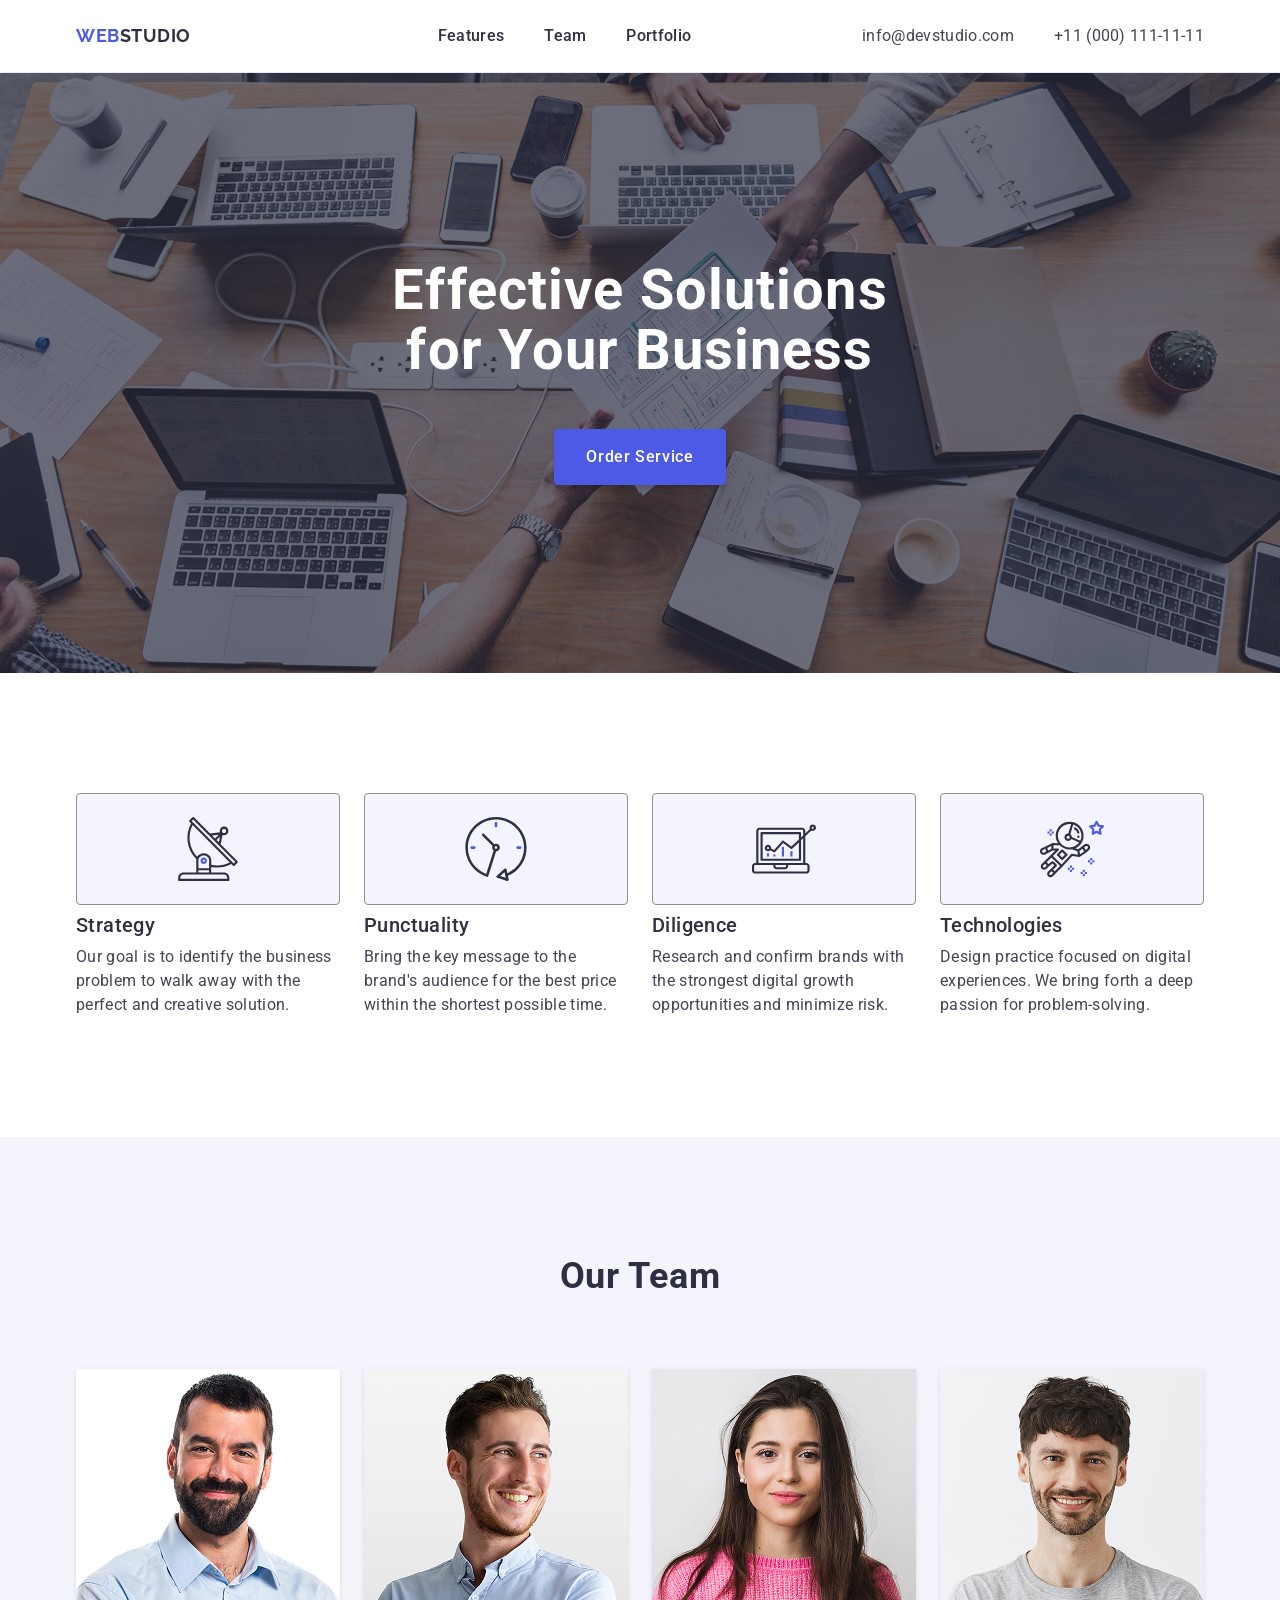
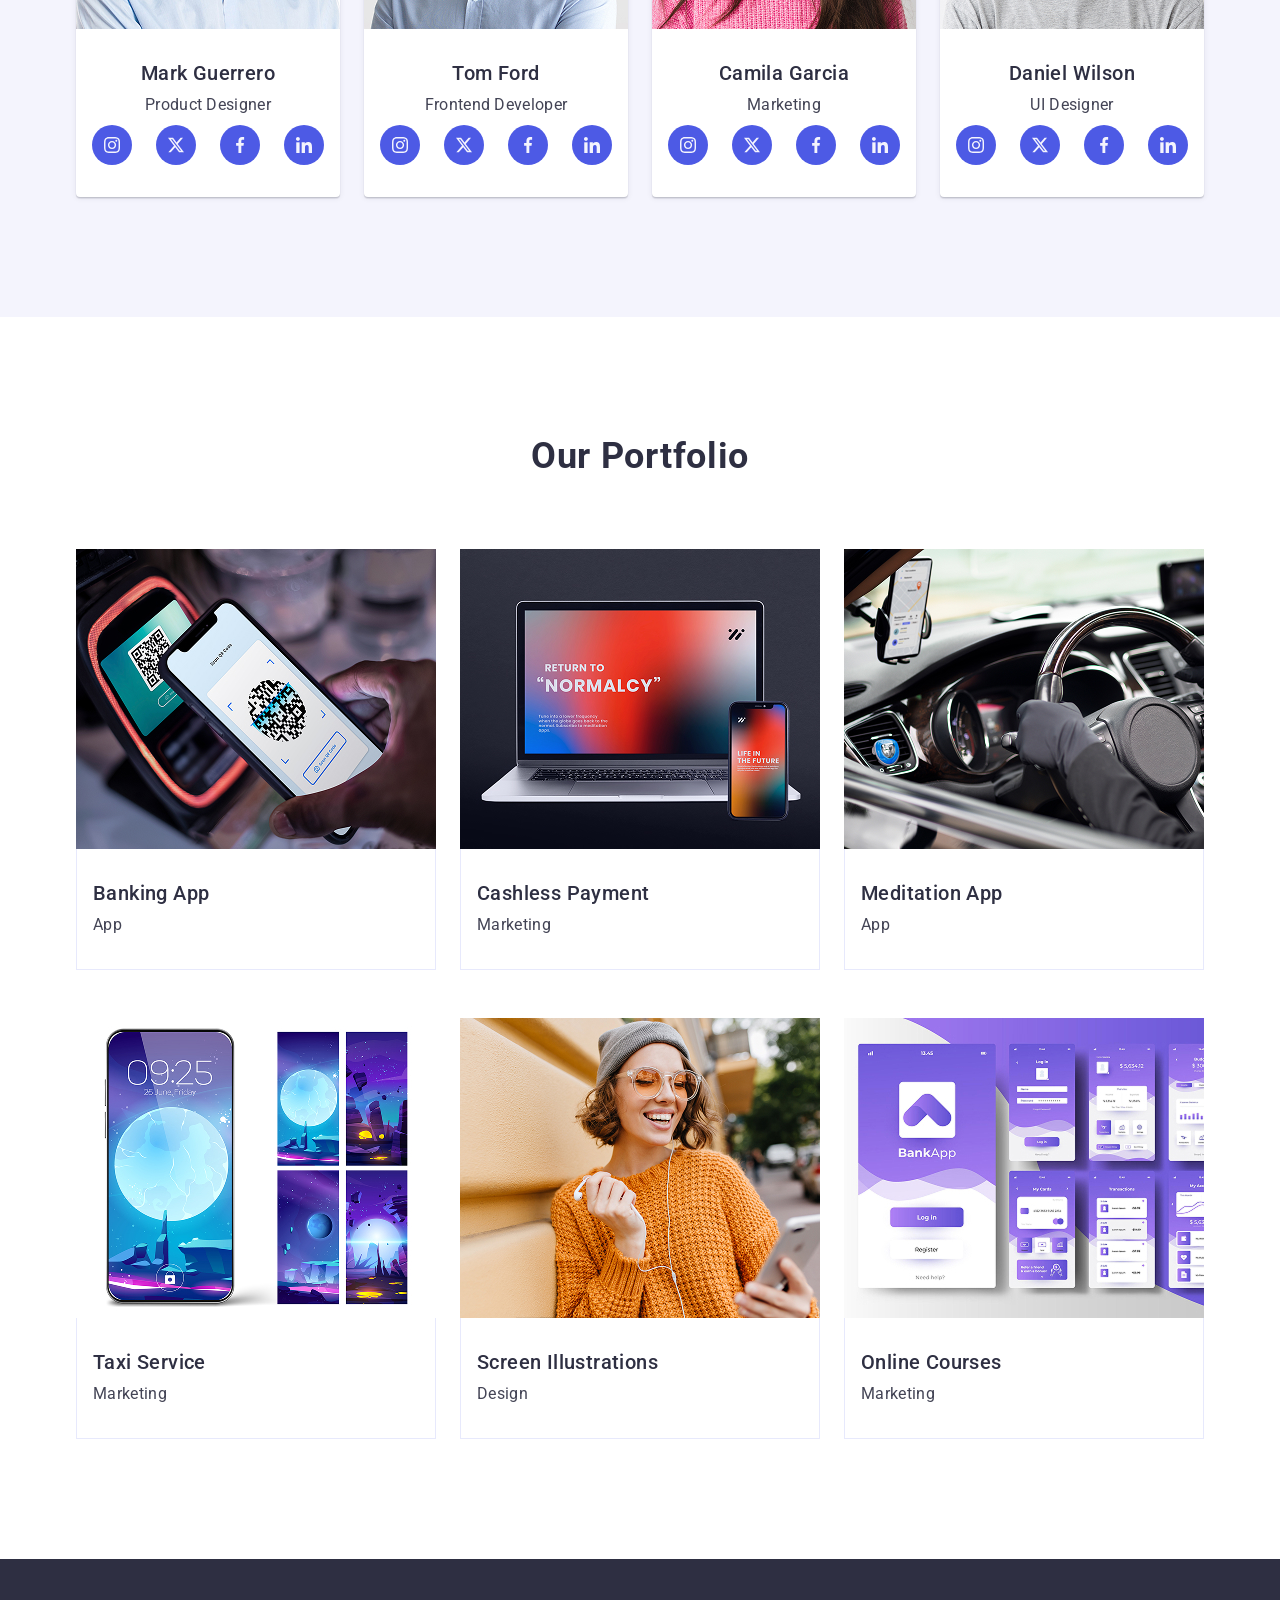
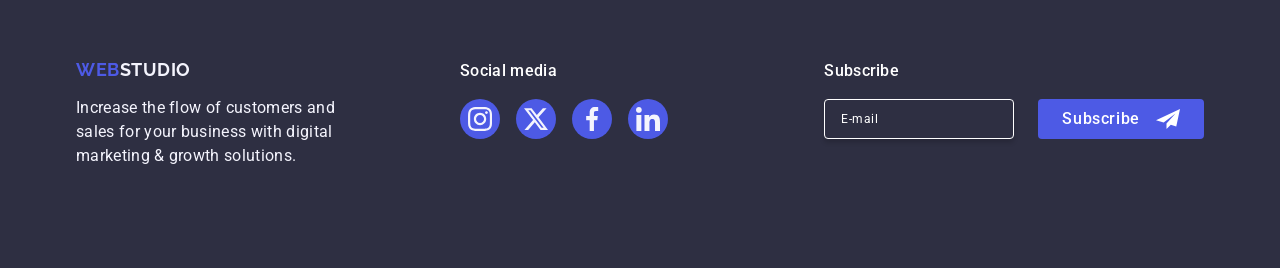
==== commit 9638f84d: "Fix homework" ====
--- a/index.html
+++ b/index.html
@@ -685,7 +685,7 @@
       </div>
     </div>
 
-    <div id="mobile-menu" class="mobile-menu hide" data-menu>
+    <div id="mobile-menu" class="mobile-menu" data-menu>
       <div class="container mobile-container">
         <button
           class="mobile-menu-close-btn"
